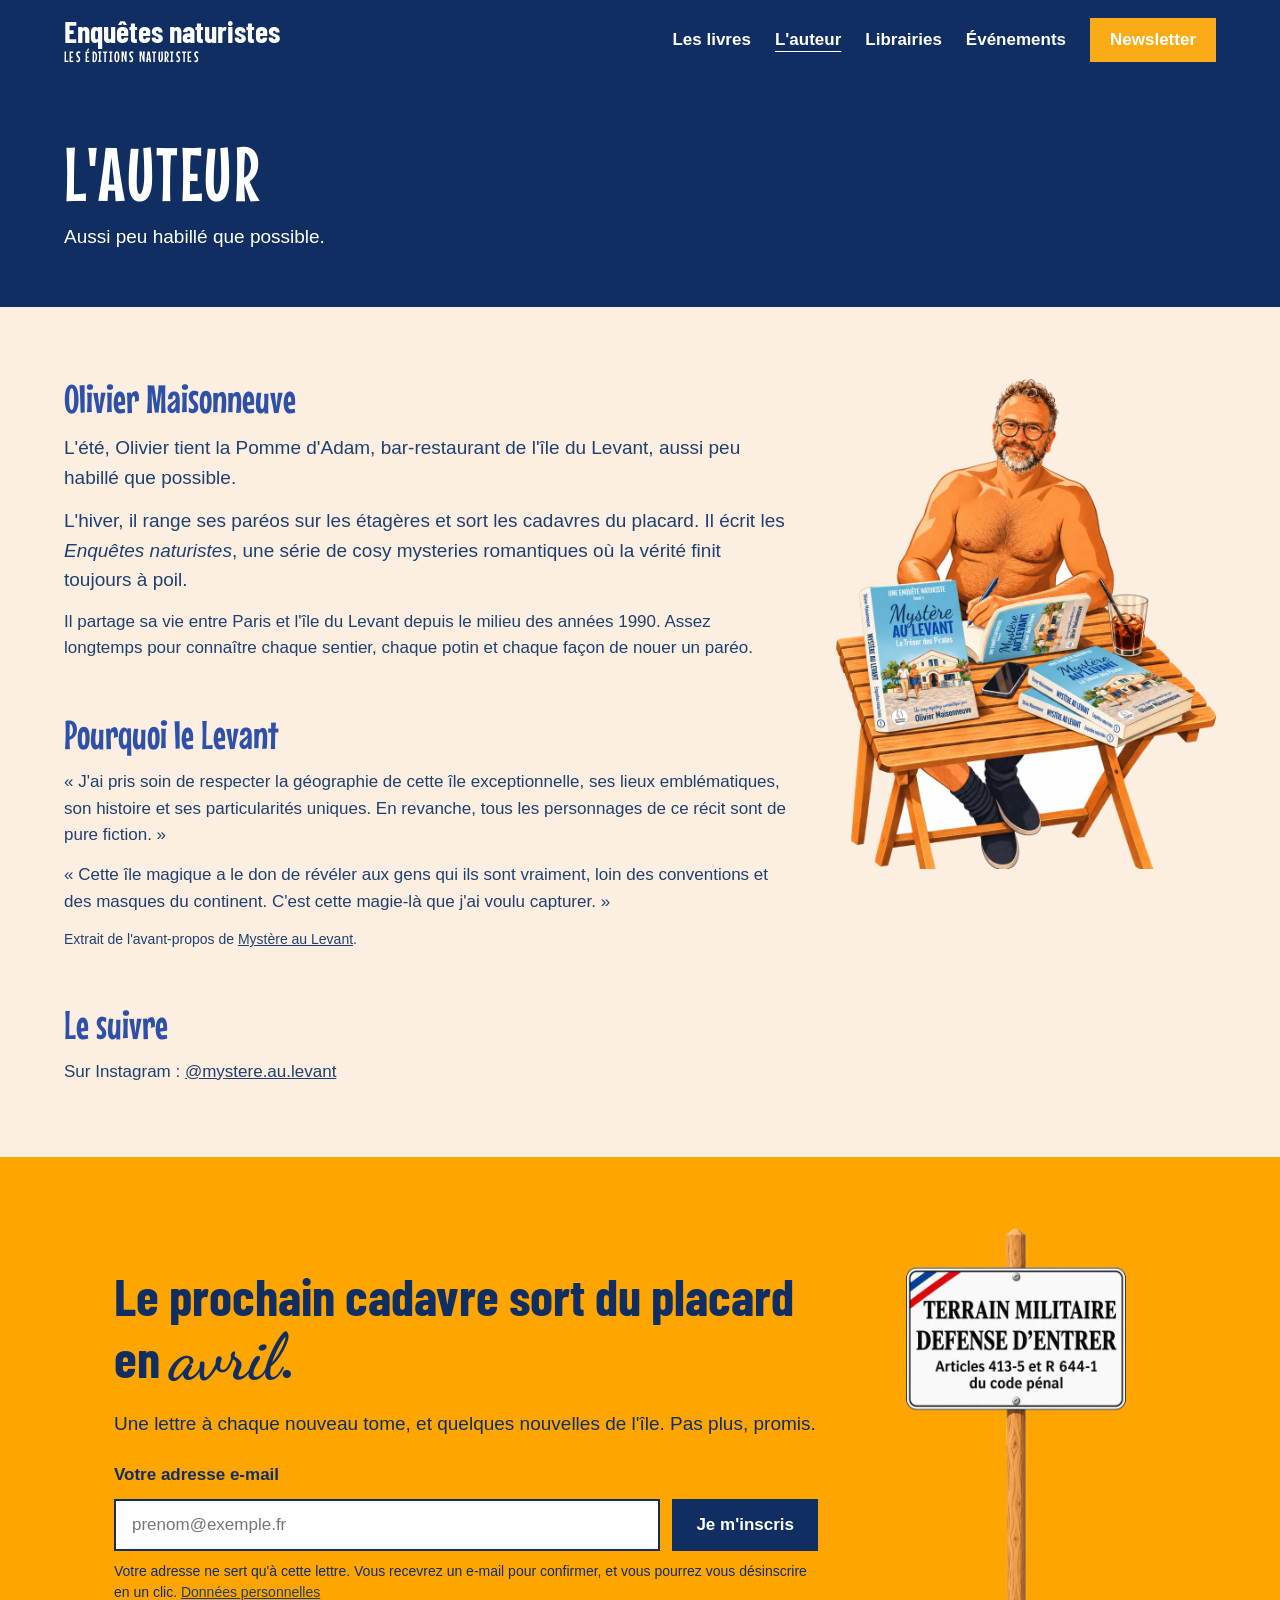
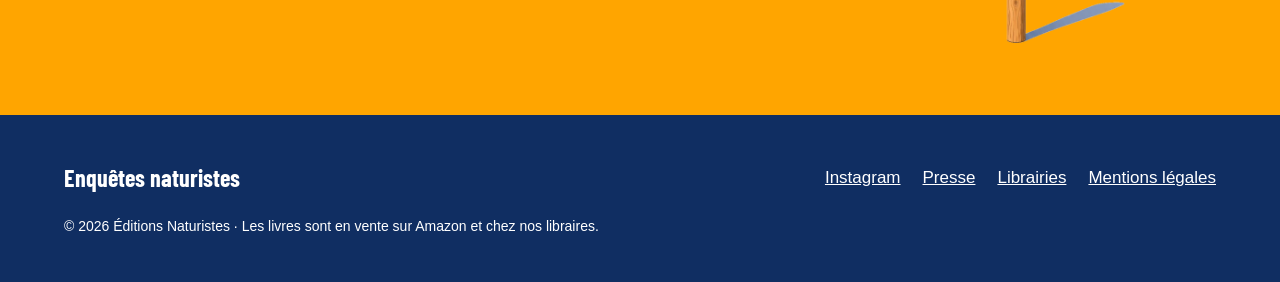
==== auteur.html @ 00d3eb93 "Première version du site enquetesnaturistes.fr Accueil (une : tome 1.5), pages des trois tomes avec " ====
<!doctype html>
<html lang="fr">
<head>
<meta charset="utf-8">
<meta name="viewport" content="width=device-width, initial-scale=1">
<title>Olivier Maisonneuve, l&#x27;auteur · Enquêtes naturistes</title>
<meta name="description" content="Olivier Maisonneuve tient la Pomme d&#x27;Adam sur l&#x27;île du Levant l&#x27;été et écrit les Enquêtes naturistes l&#x27;hiver.">
<link rel="canonical" href="https://enquetesnaturistes.fr/auteur">
<meta property="og:type" content="website">
<meta property="og:locale" content="fr_FR">
<meta property="og:site_name" content="Enquêtes naturistes">
<meta property="og:title" content="Olivier Maisonneuve, l&#x27;auteur · Enquêtes naturistes">
<meta property="og:description" content="Olivier Maisonneuve tient la Pomme d&#x27;Adam sur l&#x27;île du Levant l&#x27;été et écrit les Enquêtes naturistes l&#x27;hiver.">
<meta property="og:url" content="https://enquetesnaturistes.fr/auteur">
<meta property="og:image" content="https://enquetesnaturistes.fr/img/og-enquetes-naturistes.jpg">
<meta name="twitter:card" content="summary_large_image">
<link rel="icon" href="/favicon.svg" type="image/svg+xml">
<link rel="preload" href="/fonts/barlow-condensed-latin-700-normal.woff2" as="font" type="font/woff2" crossorigin>
<link rel="stylesheet" href="/css/style.css">
</head>
<body>
<a class="skip" href="#contenu">Aller au contenu</a>
<header class="site-header">
<div class="wrap">
<a class="brand" href="/"><span class="brand-name">Enquêtes naturistes</span><span class="brand-sub">LES ÉDITIONS NATURISTES</span></a>
<nav class="nav" aria-label="Navigation principale">
<a href="/#livres">Les livres</a>
<a href="/auteur" aria-current="page">L'auteur</a>
<a href="/librairies">Librairies</a>
<a href="/evenements">Événements</a>
<a class="btn btn-jaune" href="#newsletter">Newsletter</a>
</nav>
</div>
</header>
<main id="contenu">
<section class="page-titre">
<div class="wrap"><h1>L'AUTEUR</h1><p>Aussi peu habillé que possible.</p></div>
</section>
<section class="contenu bande-creme">
<div class="wrap stack">
<div class="duo" style="align-items:flex-start">
<div class="texte stack">
<h2>Olivier Maisonneuve</h2>
<p class="lead">L'été, Olivier tient la Pomme d'Adam, bar-restaurant de l'île du Levant, aussi peu habillé que possible.</p>
<p class="lead">L'hiver, il range ses paréos sur les étagères et sort les cadavres du placard. Il écrit les <em>Enquêtes naturistes</em>, une série de cosy mysteries romantiques où la vérité finit toujours à poil.</p>
<p>Il partage sa vie entre Paris et l'île du Levant depuis le milieu des années 1990. Assez longtemps pour connaître chaque sentier, chaque potin et chaque façon de nouer un paréo.</p>
<h2>Pourquoi le Levant</h2>
<p>« J'ai pris soin de respecter la géographie de cette île exceptionnelle, ses lieux emblématiques, son histoire et ses particularités uniques. En revanche, tous les personnages de ce récit sont de pure fiction. »</p>
<p>« Cette île magique a le don de révéler aux gens qui ils sont vraiment, loin des conventions et des masques du continent. C'est cette magie-là que j'ai voulu capturer. »</p>
<p class="petit">Extrait de l'avant-propos de <a href="/mystere-au-levant">Mystère au Levant</a>.</p>
<h2>Le suivre</h2>
<p>Sur Instagram : <a href="https://www.instagram.com/mystere.au.levant/" rel="noopener">@mystere.au.levant</a></p>
</div>
<div class="visuel" style="flex-basis:380px"><img src="/img/auteur-dedicace.webp" width="854" height="1100" alt="Illustration : Olivier Maisonneuve en séance de dédicace" style="max-width:380px"></div>
</div>
</div>
</section>
</main>
<section class="newsletter" id="newsletter">
<div class="wrap narrow duo">
<div class="texte stack">
<h2>Le prochain cadavre sort du placard en <span class="script">avril</span>.</h2>
<p class="lead">Une lettre à chaque nouveau tome, et quelques nouvelles de l'île. Pas plus, promis.</p>
<!-- BREVO : remplacer action="" par l'adresse du formulaire Brevo (voir README) -->
<form class="form-nl" action="" method="post">
<label for="email-nl">Votre adresse e-mail</label>
<div class="champ">
<input id="email-nl" name="EMAIL" type="email" autocomplete="email" required placeholder="prenom@exemple.fr">
<button class="btn btn-nuit" type="submit">Je m'inscris</button>
</div>
<p class="petit">Votre adresse ne sert qu'à cette lettre. Vous recevrez un e-mail pour confirmer, et vous pourrez vous désinscrire en un clic. <a href="/mentions-legales#donnees">Données personnelles</a></p>
</form>
</div>
<div class="visuel">
<img src="/img/panneau-militaire.webp" width="478" height="900" alt="Panneau illustré « Terrain militaire, défense d'entrer », l'objet du tome 2" loading="lazy" style="max-width:220px">
</div>
</div>
</section>
<footer class="site-footer">
<div class="wrap">
<span class="condensed" style="font-size:24px">Enquêtes naturistes</span>
<nav aria-label="Liens du pied de page">
<a href="https://www.instagram.com/mystere.au.levant/">Instagram</a>
<a href="/presse">Presse</a>
<a href="/librairies">Librairies</a>
<a href="/mentions-legales">Mentions légales</a>
</nav>
<p class="copy">© 2026 Éditions Naturistes · Les livres sont en vente sur Amazon et chez nos libraires.</p>
</div>
</footer>
</body>
</html>
---- css/style.css ----
/* Enquêtes naturistes — feuille de style unique
   Couleurs et polices : charte « Enquêtes naturistes » (voir le projet Claude). */

@font-face{font-family:"Dancing Script";src:url(../fonts/dancing-script-latin-400-normal.woff2) format("woff2");font-weight:400;font-display:swap}
@font-face{font-family:"Dancing Script";src:url(../fonts/dancing-script-latin-700-normal.woff2) format("woff2");font-weight:700;font-display:swap}
@font-face{font-family:"Mouse Memoirs";src:url(../fonts/mouse-memoirs-latin-400-normal.woff2) format("woff2");font-weight:400;font-display:swap}
@font-face{font-family:"Barlow Condensed";src:url(../fonts/barlow-condensed-latin-700-normal.woff2) format("woff2");font-weight:700;font-display:swap}

:root{
  --serie-bleu:#2e50a8; --marine:#1f406e; --nuit:#102e62;
  --creme:#fcefe2; --pave:#f0dfcb; --terracotta:#ee9e83; --ciel:#a3cde4;
  --orange:#ffa500; --jaune:#fcab18; --accent-encre:#a85a00; --prix:#0161bf;
  --script:"Dancing Script",cursive;
  --display:"Mouse Memoirs","Barlow Condensed","Arial Narrow",sans-serif;
  --condensed:"Barlow Condensed","Arial Narrow",sans-serif;
  --text:Arial,"Helvetica Neue",Helvetica,sans-serif;
}
*{box-sizing:border-box}
html{scroll-behavior:smooth}
body{margin:0;font-family:var(--text);font-size:17px;line-height:1.55;color:var(--marine);background:var(--creme)}
img{max-width:100%;height:auto;display:block}
a{color:var(--marine)}a:hover{color:var(--serie-bleu)}
h1,h2,h3{margin:0;font-weight:400}
p{margin:0}
.wrap{max-width:1200px;margin:0 auto;padding:0 24px}
.narrow{max-width:1100px}
.stack{display:flex;flex-direction:column;gap:18px}
.center{text-align:center;align-items:center}
.skip{position:absolute;left:-9999px}.skip:focus{left:16px;top:16px;background:#fff;padding:8px;z-index:10}

/* Typo de série */
.script{font-family:var(--script);font-weight:700}
.display{font-family:var(--display);letter-spacing:.03em}
.condensed{font-family:var(--condensed);font-weight:700}
.section-title{font-family:var(--display);font-size:clamp(44px,6vw,64px);line-height:1;color:var(--serie-bleu);letter-spacing:.02em}
.eyebrow{font-family:var(--display);font-size:26px;letter-spacing:.05em;line-height:1}
.lead{font-size:19px}
.accent{color:var(--accent-encre)}

/* Boutons */
.btn{display:inline-flex;align-items:center;justify-content:center;min-height:48px;padding:12px 24px;font-weight:700;text-decoration:none;border:2px solid transparent;font-family:var(--text);font-size:17px;cursor:pointer;line-height:1.2}
.btn-marine{background:var(--marine);color:#fff}.btn-marine:hover{background:var(--nuit);color:#fff}
.btn-nuit{background:var(--nuit);color:#fff}.btn-nuit:hover{background:#0a1f45;color:#fff}
.btn-jaune{background:var(--jaune);color:var(--nuit)}.btn-jaune:hover{background:#ffbf47;color:var(--nuit)}
.btn-orange{background:var(--orange);color:var(--nuit)}.btn-orange:hover{background:#ffb833;color:var(--nuit)}
.btn-ligne{border-color:var(--marine);color:var(--marine);background:transparent}.btn-ligne:hover{background:var(--marine);color:#fff}
.btn-ligne-blanc{border-color:#fff;color:#fff;background:transparent}.btn-ligne-blanc:hover{background:#fff;color:var(--nuit)}
.btns{display:flex;flex-wrap:wrap;gap:12px}

/* En-tête */
.site-header{background:var(--nuit);color:#fff}
.site-header .wrap{display:flex;flex-wrap:wrap;align-items:center;justify-content:space-between;gap:12px 24px;padding-top:16px;padding-bottom:16px}
.brand{color:#fff;text-decoration:none;display:flex;flex-direction:column;line-height:1}
.brand:hover{color:#fff}
.brand-name{font-family:var(--condensed);font-weight:700;font-size:30px}
.brand-sub{font-family:var(--display);font-size:15px;letter-spacing:.09em;margin-top:3px}
.nav{display:flex;flex-wrap:wrap;align-items:center;gap:6px 24px}
.nav a{color:#fff;font-weight:700;text-decoration:none;padding:6px 0}
.nav a:hover,.nav a[aria-current=page]{text-decoration:underline;text-underline-offset:6px;color:#fff}
.nav .btn{padding:10px 18px;min-height:44px}

/* Pastille de tome */
.pastille{width:46px;height:46px;flex:none;border-radius:9999px;background:#fff;border:3px solid var(--serie-bleu);display:inline-flex;align-items:center;justify-content:center;font-family:var(--condensed);font-weight:700;font-size:22px;letter-spacing:-.05em;color:var(--serie-bleu)}
.pastille.small-text{font-size:17px}
.tome-line{display:flex;align-items:center;gap:12px}

/* Accueil — une */
.une{background-color:var(--nuit);background-image:url(../img/t15-ciel.webp);background-size:cover;background-position:center top;color:#fff}
.une .wrap{max-width:980px;padding-top:44px;display:flex;flex-direction:column;align-items:center;gap:14px;text-align:center}
.badge{background:var(--jaune);color:var(--nuit);font-family:var(--display);font-size:24px;line-height:1;letter-spacing:.05em;padding:8px 14px}
.titre-bloc{display:flex;flex-direction:column;align-items:center}
.titre-bloc .t-script{font-family:var(--script);font-weight:700;font-size:clamp(60px,10vw,108px);line-height:.95}
.titre-bloc .t-caps{font-family:var(--display);font-size:clamp(52px,8.5vw,90px);line-height:.9}
.titre-bloc .t-sous{font-family:var(--condensed);font-weight:700;font-size:clamp(28px,3.4vw,40px);line-height:1.1;margin-top:6px}
.une .tagline{font-family:var(--condensed);font-weight:700;font-size:clamp(24px,2.6vw,30px);line-height:1.15}
.une .btns{justify-content:center;margin-top:8px}
.scene{width:100%}

/* Guirlande */
.guirlande{display:block;width:100%;height:56px}

/* Grille des livres */
.livres{padding:40px 0 100px}
.livres-grille{display:flex;flex-wrap:wrap;gap:48px 40px;justify-content:center;margin-top:48px}
.carte-livre{flex:1 1 290px;max-width:360px;display:flex;flex-direction:column;gap:16px}
.couv{position:relative}
.couv img.cover{width:100%}
.macaron{position:absolute;top:-30px;right:-44px;width:112px}
.etiquette{position:absolute;right:14px;bottom:14px;background:#9a3634;color:#fff;font-family:var(--display);font-size:22px;letter-spacing:.04em;padding:6px 12px}
.carte-livre h3{font-family:var(--condensed);font-weight:700;font-size:24px;line-height:1.1}
.carte-livre .accroche{font-family:var(--condensed);font-weight:700;font-size:27px;line-height:1.12}

/* Bandeaux colorés */
.bande{padding:88px 0}
.bande-creme{background:var(--creme)}
.bande-pave{background:var(--pave)}
.bande-ciel{background:var(--ciel)}
.bande-terracotta{background:var(--terracotta)}
.bande-orange{background:var(--orange)}
.duo{display:flex;flex-wrap:wrap;align-items:center;gap:48px}
.duo > .texte{flex:1 1 460px;min-width:0}
.duo > .visuel{flex:0 1 300px;min-width:0;display:flex;justify-content:center}
.duo.bas{align-items:flex-end}
.bande.bas-0{padding-bottom:0}
.duo .visuel.pied{padding-bottom:0}
.duo .texte.pied{padding-bottom:72px}
.grand-titre{font-family:var(--condensed);font-weight:700;font-size:clamp(40px,5vw,58px);line-height:1.02}
.grand-titre .script{font-size:1.2em}
.prix-ligne{display:flex;flex-wrap:wrap;align-items:center;gap:20px}
.prix-gros{font-weight:700;font-size:28px}

/* Cartes d'info */
.cartes{display:flex;flex-wrap:wrap;gap:28px;margin-top:40px}
.carte{flex:1 1 300px;min-width:0;background:#fff;padding:30px;display:flex;flex-direction:column;gap:8px}
.carte.terracotta{background:var(--terracotta)}
.carte .eyebrow{color:var(--serie-bleu);font-size:28px}
.carte.terracotta .eyebrow{color:var(--marine)}
.carte h3{font-weight:700;font-size:20px;font-family:var(--text)}
.carte ul{margin:4px 0 0;padding-left:20px}

/* Newsletter */
.newsletter{background:var(--orange);color:var(--nuit);padding:72px 0}
.newsletter h2{font-family:var(--condensed);font-weight:700;font-size:clamp(38px,4.6vw,52px);line-height:1.05}
.newsletter h2 .script{font-size:1.25em}
.form-nl{display:flex;flex-direction:column;gap:10px;margin-top:6px}
.form-nl label{font-weight:700}
.form-nl .champ{display:flex;flex-wrap:wrap;gap:12px}
.form-nl input[type=email]{flex:1 1 240px;min-width:0;min-height:52px;padding:0 16px;border:2px solid var(--nuit);border-radius:0;font-size:17px;font-family:var(--text);color:var(--nuit);background:#fff}
.form-nl button{min-height:52px;border:0;border-radius:0}
.petit{font-size:14px}

/* Pied de page */
.site-footer{background:var(--nuit);color:#fff;padding:44px 0}
.site-footer .wrap{display:flex;flex-wrap:wrap;align-items:center;justify-content:space-between;gap:20px}
.site-footer a{color:#fff}
.site-footer nav{display:flex;flex-wrap:wrap;gap:22px}
.site-footer .copy{width:100%;font-size:14px}

/* Page livre */
.fil{font-size:15px;padding-top:18px}
.livre-une{background:var(--pave);padding-bottom:80px}
.livre-une .grille{display:flex;flex-wrap:wrap;align-items:flex-start;gap:56px;padding-top:32px}
.livre-une .col-couv{flex:0 1 420px;padding:0 24px 24px 0}
.livre-une .col-info{flex:1 1 460px;min-width:0;display:flex;flex-direction:column;gap:20px}
.couv-posee{position:relative;max-width:420px}
.couv-posee .ombre{position:absolute;left:24px;top:24px;right:-24px;bottom:-24px;background:var(--terracotta)}
.couv-posee img.cover{position:relative;width:100%}
.couv-posee .macaron{width:156px;top:-34px;right:-38px}
.livre-titre{display:flex;flex-direction:column}
.livre-titre .t-script{font-family:var(--script);font-weight:700;font-size:clamp(64px,8vw,96px);line-height:.95}
.livre-titre .t-caps{font-family:var(--display);font-size:clamp(54px,7vw,80px);line-height:.9}
.livre-titre .t-sous{font-family:var(--condensed);font-weight:700;font-size:clamp(30px,3.4vw,40px);line-height:1.05;margin-top:8px}
.signature{display:flex;flex-wrap:wrap;align-items:baseline;gap:8px}
.signature .script{font-weight:400;font-size:26px}
.signature .condensed{font-size:28px}
.achat{background:#fff;padding:26px;display:flex;flex-direction:column;gap:18px}
.achat .ligne{display:flex;flex-wrap:wrap;align-items:center;justify-content:space-between;gap:14px}
.achat .format{display:flex;flex-direction:column}
.achat .prix{font-weight:700;font-size:22px;color:var(--prix)}
.fiche{margin:0;display:grid;grid-template-columns:repeat(auto-fit,minmax(150px,1fr));gap:14px;font-size:15px}
.fiche dt{font-weight:700}.fiche dd{margin:0}
.quatrieme .accroche{font-family:var(--condensed);font-weight:700;font-size:clamp(40px,5vw,54px);line-height:1.08;margin-bottom:6px}
.quatrieme .accroche .script{font-size:1.22em;color:var(--accent-encre)}
.quatrieme p{font-size:19px}
.quatrieme strong{color:var(--accent-encre)}
.extrait-papier{background:#fff;padding:clamp(24px,5vw,56px);display:flex;flex-direction:column;gap:14px}
.extrait-papier .chap{font-family:var(--script);font-weight:700;font-size:40px;line-height:1}
.extrait-papier p{font-family:Georgia,"Times New Roman",serif;font-size:18px;line-height:1.75}
.extrait-papier hr{border:0;text-align:center;margin:10px 0}
.extrait-papier hr::after{content:"* * *";letter-spacing:.4em}
details.suite summary{cursor:pointer;font-weight:700;padding:12px 0;font-family:var(--text);list-style:none;color:var(--marine)}
details.suite summary::-webkit-details-marker{display:none}
details.suite summary::before{content:"▸ "}
details.suite[open] summary{display:none}
details.suite > div{display:flex;flex-direction:column;gap:14px}
.tomes-nav{display:flex;flex-wrap:wrap;justify-content:space-between;gap:20px}
.tome-lien{display:flex;align-items:center;gap:18px;text-decoration:none;color:#fff;background:var(--nuit);padding:18px 28px 18px 18px;min-width:290px}
.tome-lien:hover{color:#fff;background:#0a1f45}
.tome-lien img{width:68px}
.tome-lien .script{font-size:32px;line-height:1}
.tome-lien .display{font-size:26px;line-height:1;color:var(--jaune)}

/* Pages de texte */
.page-titre{background:var(--nuit);color:#fff;padding:56px 0}
.page-titre h1{font-family:var(--display);font-size:clamp(48px,7vw,76px);line-height:1;letter-spacing:.02em}
.page-titre p{font-size:19px;margin-top:10px;max-width:720px}
.contenu{padding:72px 0}
.contenu h2{font-family:var(--display);font-size:40px;line-height:1;color:var(--serie-bleu);margin-top:40px}
.contenu h2:first-child{margin-top:0}
.contenu p,.contenu ul{max-width:760px}
.contenu ul{padding-left:22px}
.contenu .stack{gap:14px}
.telecharger{display:flex;flex-wrap:wrap;gap:24px;margin-top:16px}
.telecharger a{display:flex;flex-direction:column;gap:8px;width:170px;text-decoration:none;font-weight:700;font-size:15px}
.telecharger img{width:170px;height:240px;object-fit:contain;background:#fff;padding:8px}

@media (max-width:640px){
  body{font-size:16px}
  .wrap{padding:0 18px}
  .bande{padding:64px 0}
  .macaron{width:96px;top:-18px;right:-12px}
  .couv-posee .macaron{width:112px;top:-22px;right:-18px}
  .livre-une .col-couv{padding:0 24px 24px 0}
  .duo .texte.pied{padding-bottom:40px}
  .tome-lien{min-width:0;width:100%}
}
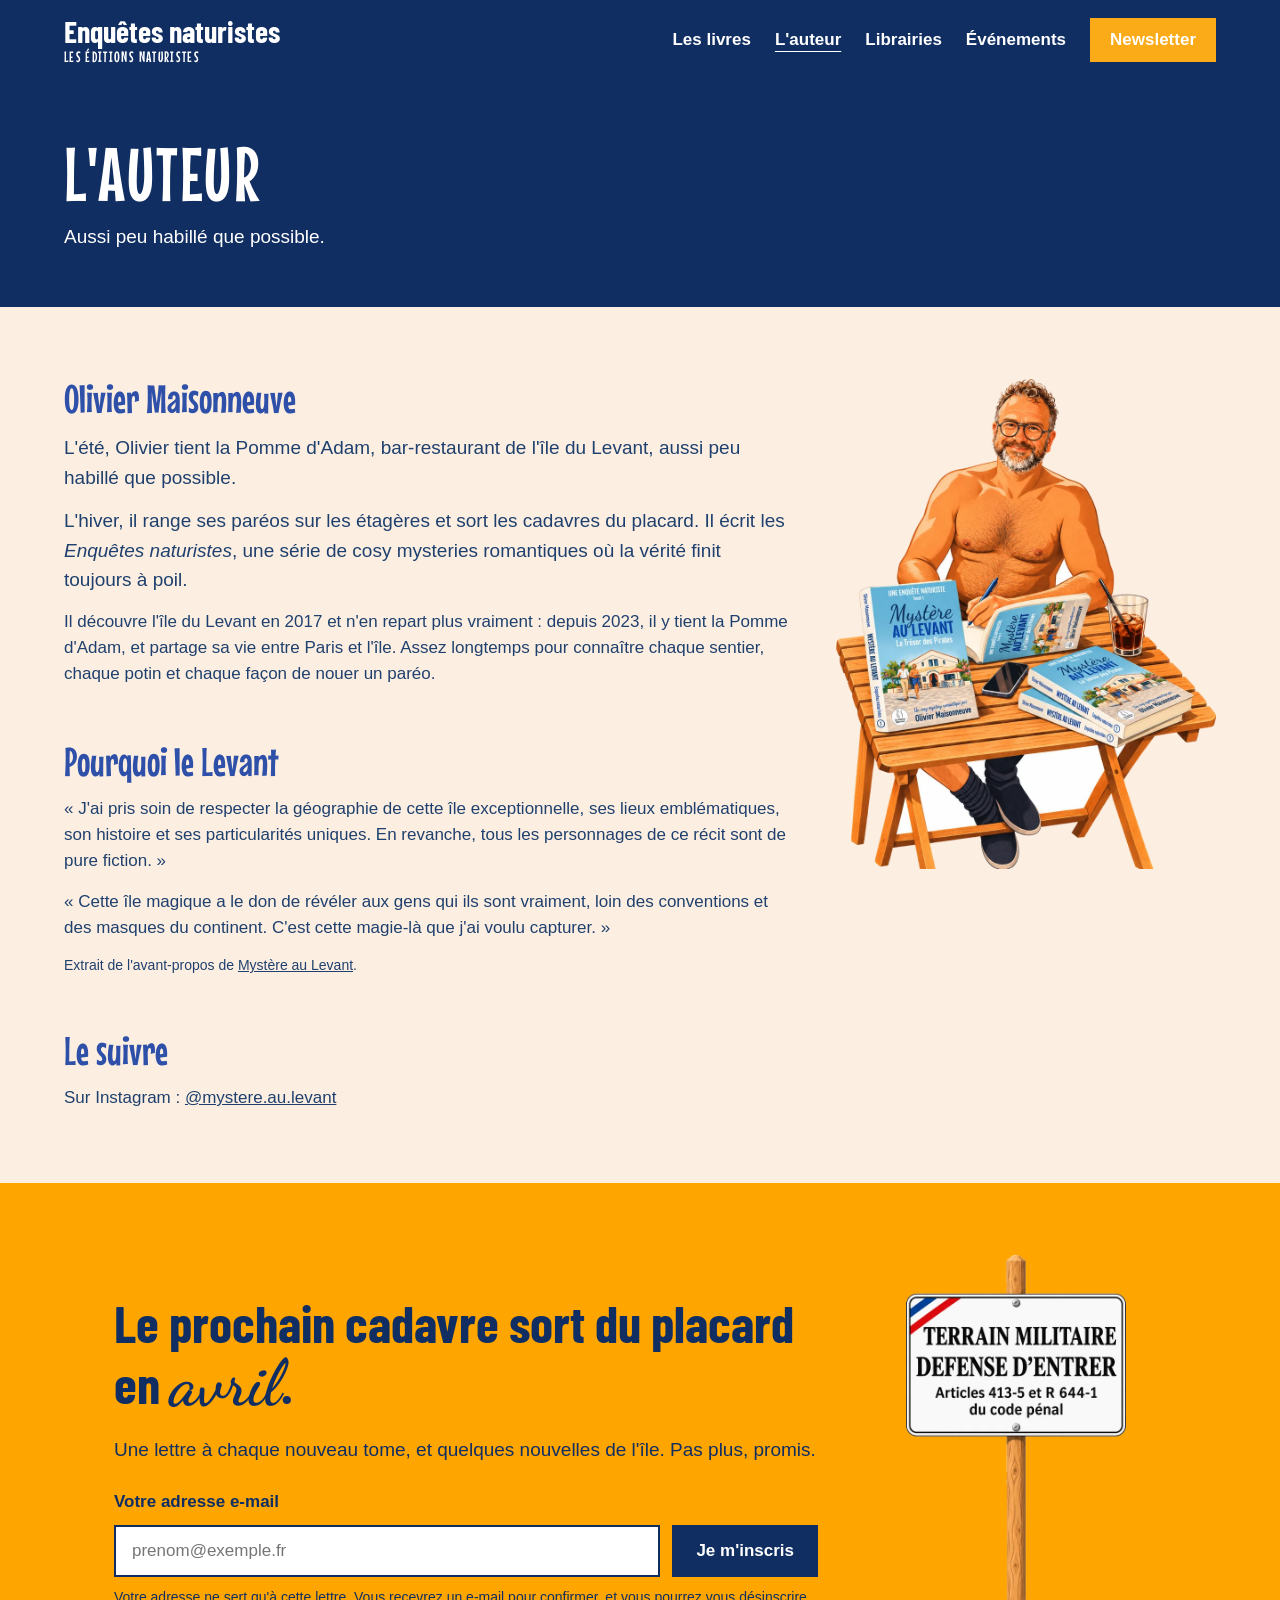
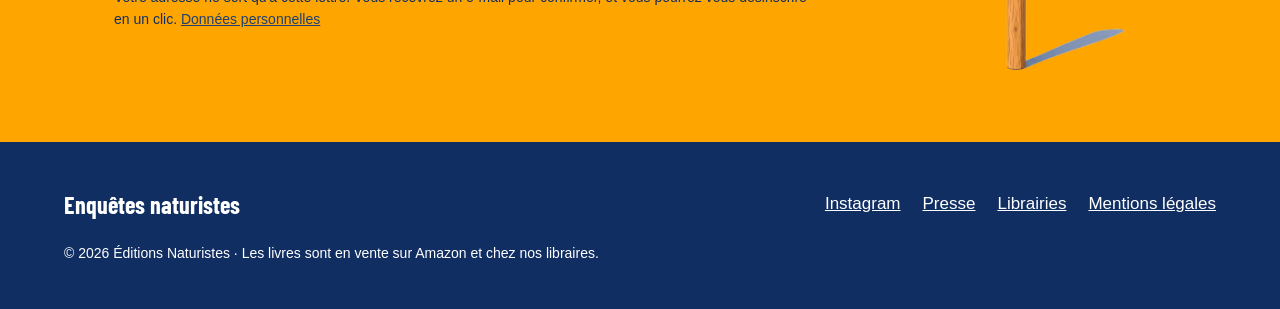
==== commit 5e58124b: "Corrige la bio de l'auteur : découverte de l'île en 2017, Pomme d'Adam depuis 2023 Co-Authored-By: C" ====
--- a/auteur.html
+++ b/auteur.html
@@ -43,7 +43,7 @@
 <h2>Olivier Maisonneuve</h2>
 <p class="lead">L'été, Olivier tient la Pomme d'Adam, bar-restaurant de l'île du Levant, aussi peu habillé que possible.</p>
 <p class="lead">L'hiver, il range ses paréos sur les étagères et sort les cadavres du placard. Il écrit les <em>Enquêtes naturistes</em>, une série de cosy mysteries romantiques où la vérité finit toujours à poil.</p>
-<p>Il partage sa vie entre Paris et l'île du Levant depuis le milieu des années 1990. Assez longtemps pour connaître chaque sentier, chaque potin et chaque façon de nouer un paréo.</p>
+<p>Il découvre l'île du Levant en 2017 et n'en repart plus vraiment : depuis 2023, il y tient la Pomme d'Adam, et partage sa vie entre Paris et l'île. Assez longtemps pour connaître chaque sentier, chaque potin et chaque façon de nouer un paréo.</p>
 <h2>Pourquoi le Levant</h2>
 <p>« J'ai pris soin de respecter la géographie de cette île exceptionnelle, ses lieux emblématiques, son histoire et ses particularités uniques. En revanche, tous les personnages de ce récit sont de pure fiction. »</p>
 <p>« Cette île magique a le don de révéler aux gens qui ils sont vraiment, loin des conventions et des masques du continent. C'est cette magie-là que j'ai voulu capturer. »</p>
